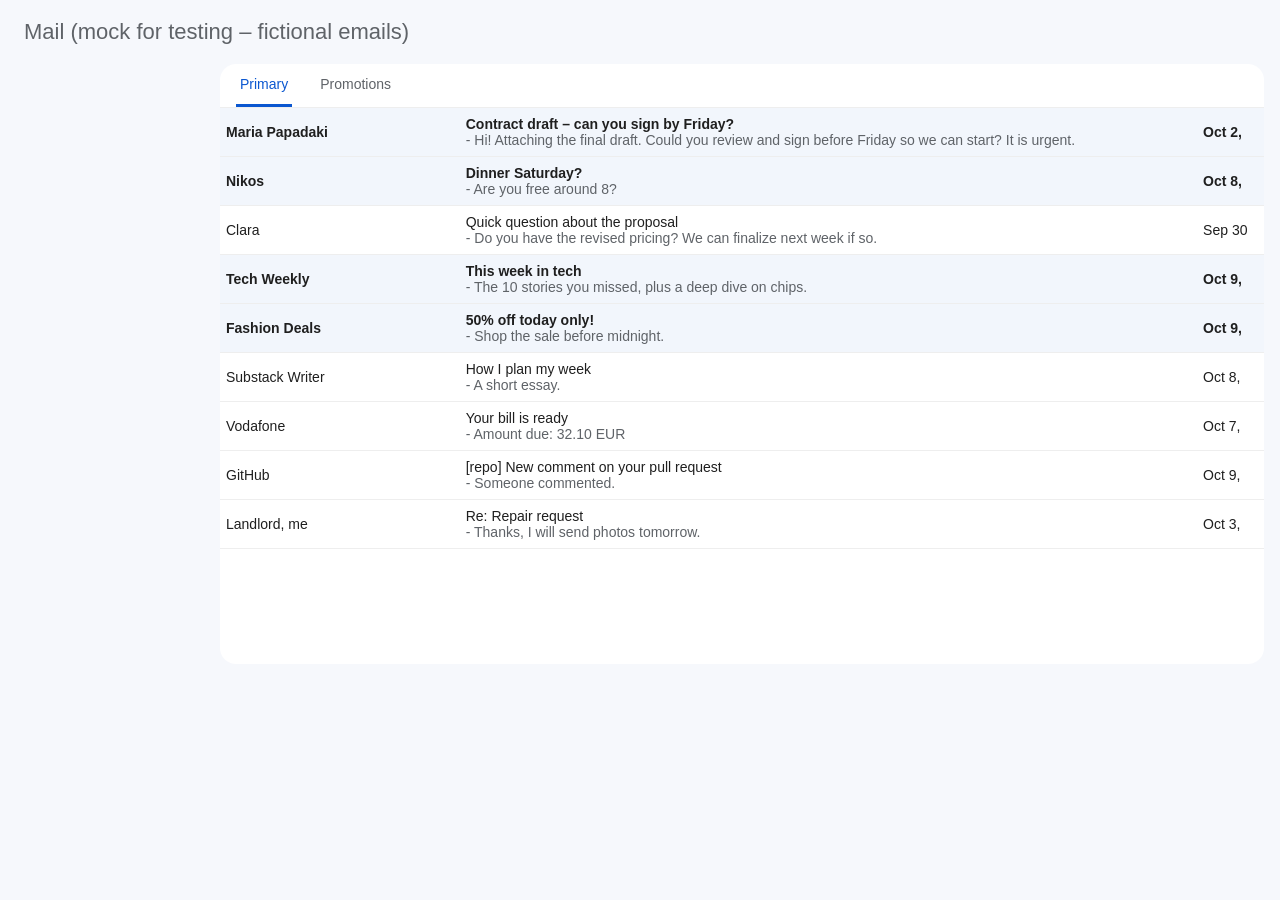
==== test/mock-gmail.html @ da3457b1 "Add Declutter Chrome extension: in-Gmail labels, filter bar and focus drawer Classifies the rows Gma" ====
<!doctype html><html><head><meta charset="utf-8"><title>Inbox (3) - alex@example.com - Mail</title>
<style>body{margin:0;font:14px Roboto,Arial,sans-serif;background:#f6f8fc;color:#1f1f1f}
.top{height:64px;display:flex;align-items:center;padding:0 24px;font-size:22px;color:#5f6368}
div[role=main]{margin:0 16px 0 220px;background:#fff;border-radius:16px;min-height:600px}
table{width:100%;border-collapse:collapse} td{padding:8px 6px;border-bottom:1px solid #eee}
tr.zE{font-weight:700;background:#f2f6fc} .yW{width:190px} .y2{font-weight:400;color:#5f6368}
.tabs{display:flex;gap:24px;padding:0 16px;border-bottom:1px solid #eee}[role=tab]{padding:12px 4px;color:#5f6368}[aria-selected=true]{color:#0b57d0;border-bottom:3px solid #0b57d0}</style></head>
<body><div class="top">Mail (mock for testing – fictional emails)</div>
<div role="main"><div class="tabs"><div role="tab" aria-selected="true">Primary</div><div role="tab">Promotions</div></div><table><tbody id="rows"></tbody></table></div>
<script>
const rows=[
 ['Maria Papadaki','maria@studio.gr','Contract draft – can you sign by Friday?','Hi! Attaching the final draft. Could you review and sign before Friday so we can start? It is urgent.','Fri, Oct 2, 2026, 9:00 AM',1,'t1'],
 ['Nikos','nikos@gmail.com','Dinner Saturday?','Are you free around 8?','Thu, Oct 8, 2026, 6:10 PM',1,'t2'],
 ['Clara','clara@acme.io','Quick question about the proposal','Do you have the revised pricing? We can finalize next week if so.','Wed, Sep 30, 2026, 2:00 PM',0,'t3'],
 ['Tech Weekly','news@techweekly.io','This week in tech','The 10 stories you missed, plus a deep dive on chips.','Fri, Oct 9, 2026, 7:00 AM',1,'t4'],
 ['Fashion Deals','promo@fashiondeals.com','50% off today only!','Shop the sale before midnight.','Fri, Oct 9, 2026, 5:00 AM',1,'t5'],
 ['Substack Writer','writer@substack.com','How I plan my week','A short essay.','Thu, Oct 8, 2026, 5:00 AM',0,'t6'],
 ['Vodafone','billing@vodafone.gr','Your bill is ready','Amount due: 32.10 EUR','Wed, Oct 7, 2026, 8:00 AM',0,'t7'],
 ['GitHub','notifications@github.com','[repo] New comment on your pull request','Someone commented.','Fri, Oct 9, 2026, 8:30 AM',0,'t8'],
 ['Landlord, me','alex@example.com','Re: Repair request','Thanks, I will send photos tomorrow.','Sat, Oct 3, 2026, 11:00 AM',0,'t9','landlord@home.com']
];
document.getElementById('rows').innerHTML=rows.map(r=>{
 const sp = r[7] ? `<span class="zF" email="${r[7]}" name="${r[0].split(',')[0]}">${r[0].split(',')[0]}</span>, <span class="zF" email="${r[1]}" name="me">me</span>` : `<span class="zF" email="${r[1]}" name="${r[0]}">${r[0]}</span>`;
 return `<tr class="zA${r[5]?' zE':''}"><td class="yX xY"><div class="yW">${sp}</div></td><td class="xY a4W"><div class="xS"><div class="xT"><div class="y6"><span class="bqe"><span class="bog" data-legacy-thread-id="${r[6]}">${r[2]}</span></span></div><span class="y2"> - ${r[3]}</span></div></div></td><td class="xW xY"><span title="${r[4]}">${r[4].slice(5,11)}</span></td></tr>`}).join('');
</script></body></html>
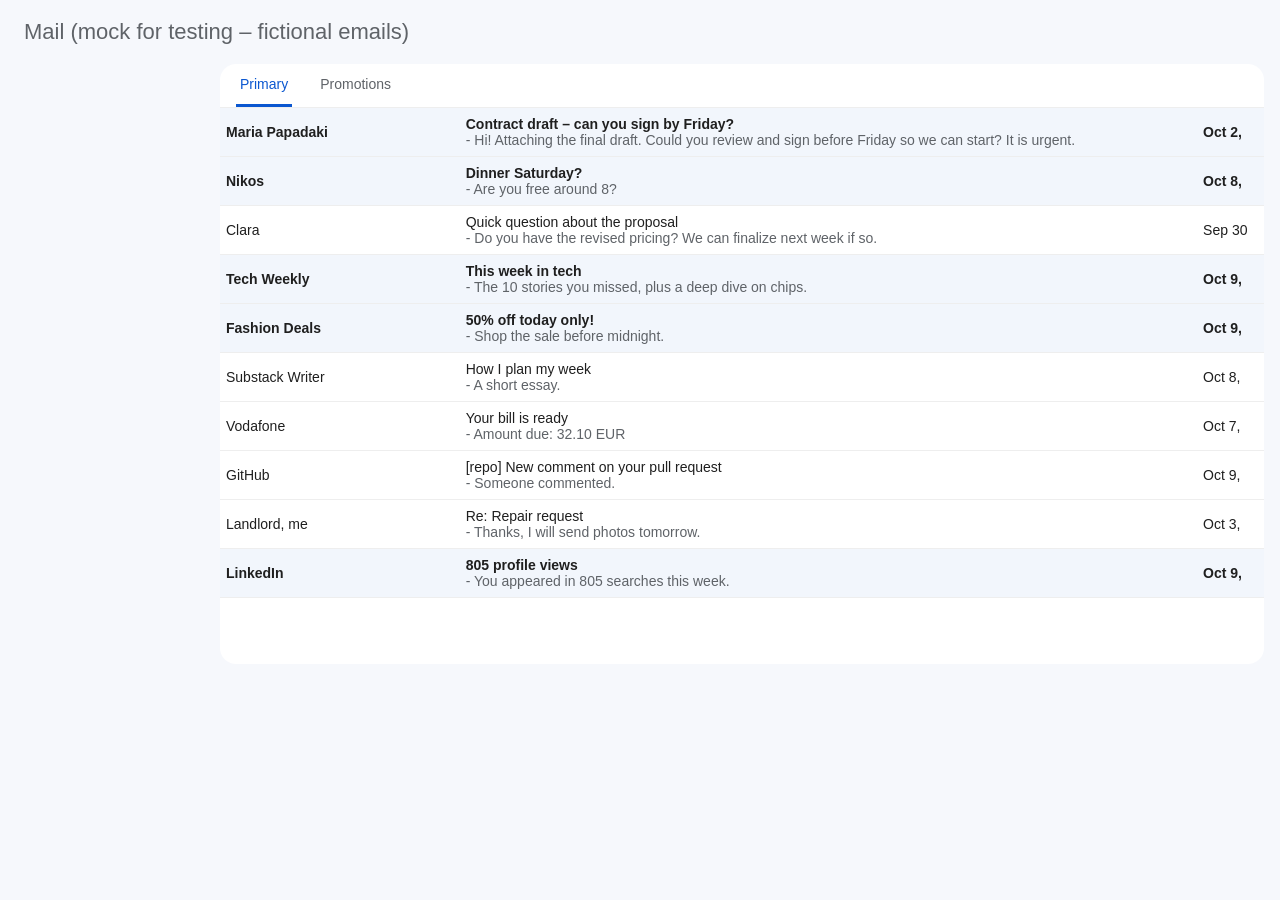
==== commit 0dfea4a3: "Waiting-time colors, in-page 'X is waiting' alerts, Websites/company filters, Gmail filter export ag" ====
--- a/test/mock-gmail.html
+++ b/test/mock-gmail.html
@@ -17,9 +17,18 @@
  ['Substack Writer','writer@substack.com','How I plan my week','A short essay.','Thu, Oct 8, 2026, 5:00 AM',0,'t6'],
  ['Vodafone','billing@vodafone.gr','Your bill is ready','Amount due: 32.10 EUR','Wed, Oct 7, 2026, 8:00 AM',0,'t7'],
  ['GitHub','notifications@github.com','[repo] New comment on your pull request','Someone commented.','Fri, Oct 9, 2026, 8:30 AM',0,'t8'],
- ['Landlord, me','alex@example.com','Re: Repair request','Thanks, I will send photos tomorrow.','Sat, Oct 3, 2026, 11:00 AM',0,'t9','landlord@home.com']
+ ['Landlord, me','alex@example.com','Re: Repair request','Thanks, I will send photos tomorrow.','Sat, Oct 3, 2026, 11:00 AM',0,'t9','landlord@home.com'],
+ ['LinkedIn','messages-noreply@linkedin.com','805 profile views','You appeared in 805 searches this week.','Fri, Oct 9, 2026, 8:00 AM',1,'t10']
 ];
-document.getElementById('rows').innerHTML=rows.map(r=>{
+const PAGE=50, all=rows.slice();
+if(location.search.includes('big')){const T=[['Writer','w%@substack.com','Essay #','A short essay.'],['GitHub','notifications@github.com','[repo] Comment #','Someone commented.'],['Billing','billing@shop%.com','Your bill is ready #','Amount due.'],['Person ','p%@gmail.com','Hello #','Can we talk?']];
+for(let i=0;i<120;i++){const t=T[i%4];all.push([t[0]+(i%4===3?i:''),t[1].replace('%',i%4===3?i:i%6),t[2]+i,t[3],'Oct '+(1+i%9)+', 2026, 9:00 AM',i%3===0?1:0,'g'+i]);}}
+function render(){const m=location.hash.match(/\/p(\d+)$/),p=m?+m[1]:1;let list=all;
+const sm=location.hash.match(/^#search\/([^\/]+)/);if(sm){const q=decodeURIComponent(sm[1]).toLowerCase();list=all.filter(r=>(r[0]+r[1]+r[2]+r[3]).toLowerCase().includes(q))}
+document.getElementById('rows').innerHTML=list.slice((p-1)*PAGE,p*PAGE).map(row).join('')}
+window.addEventListener('hashchange',()=>setTimeout(render,80));
+function row(r){
  const sp = r[7] ? `<span class="zF" email="${r[7]}" name="${r[0].split(',')[0]}">${r[0].split(',')[0]}</span>, <span class="zF" email="${r[1]}" name="me">me</span>` : `<span class="zF" email="${r[1]}" name="${r[0]}">${r[0]}</span>`;
- return `<tr class="zA${r[5]?' zE':''}"><td class="yX xY"><div class="yW">${sp}</div></td><td class="xY a4W"><div class="xS"><div class="xT"><div class="y6"><span class="bqe"><span class="bog" data-legacy-thread-id="${r[6]}">${r[2]}</span></span></div><span class="y2"> - ${r[3]}</span></div></div></td><td class="xW xY"><span title="${r[4]}">${r[4].slice(5,11)}</span></td></tr>`}).join('');
+ return `<tr class="zA${r[5]?' zE':''}"><td class="yX xY"><div class="yW">${sp}</div></td><td class="xY a4W"><div class="xS"><div class="xT"><div class="y6"><span class="bqe"><span class="bog" data-legacy-thread-id="${r[6]}">${r[2]}</span></span></div><span class="y2"> - ${r[3]}</span></div></div></td><td class="xW xY"><span title="${r[4]}">${r[4].slice(5,11)}</span></td></tr>`}
+render();
 </script></body></html>
